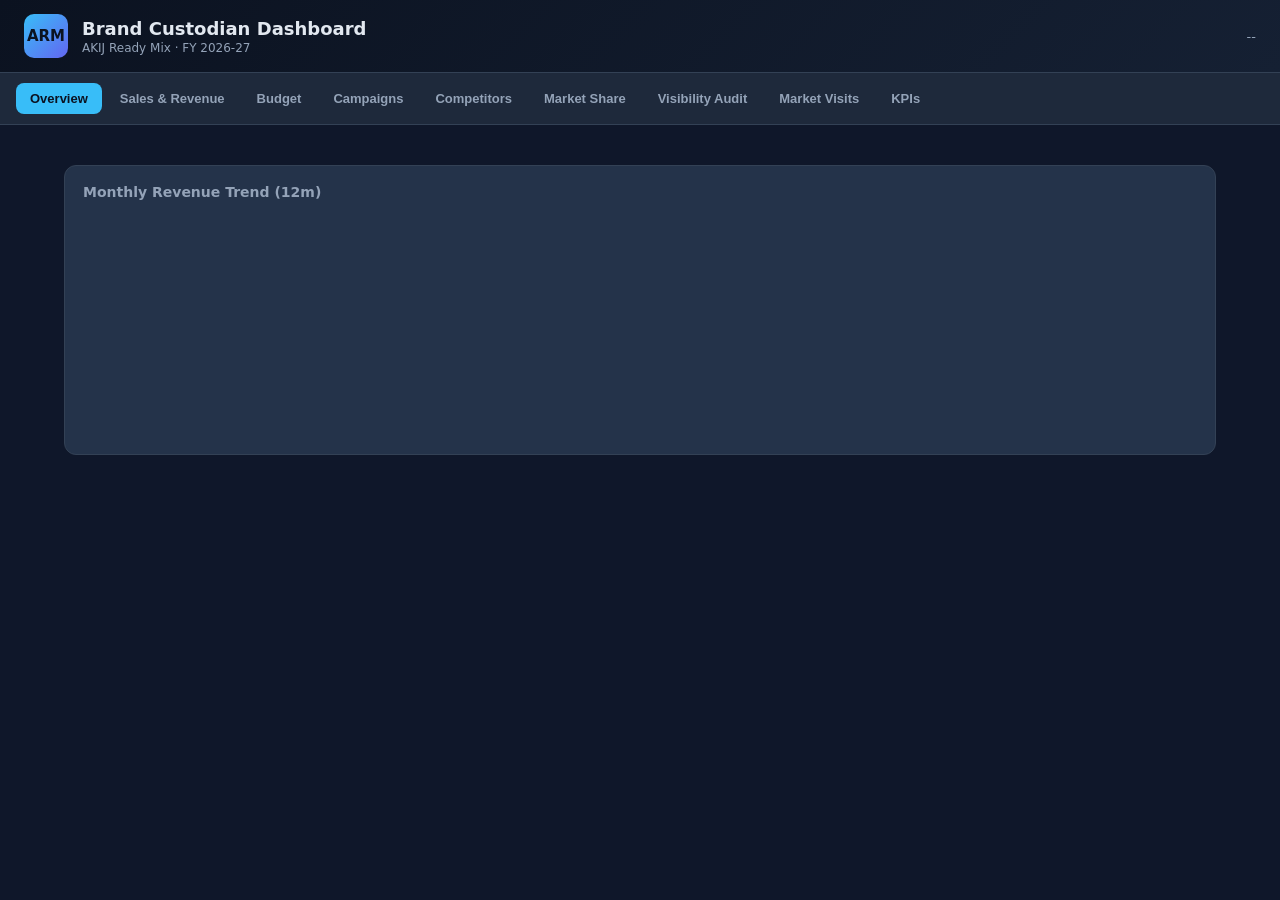
==== web/index.html @ b0a63d3d "Add full Brand Custodian Dashboard app" ====
<!DOCTYPE html>
<html lang="en">
<head>
<meta charset="UTF-8" />
<meta name="viewport" content="width=device-width, initial-scale=1.0" />
<title>Brand Custodian Dashboard</title>
<link rel="stylesheet" href="/web/style.css" />
</head>
<body>
<header class="topbar">
  <div class="brand">
    <span class="logo">ARM</span>
    <div>
      <h1>Brand Custodian Dashboard</h1>
      <p class="sub">AKIJ Ready Mix · FY 2026-27</p>
    </div>
  </div>
  <div class="report-date" id="report-date">--</div>
</header>

<nav class="tabs">
  <button class="tab active" data-tab="overview">Overview</button>
  <button class="tab" data-tab="sales">Sales &amp; Revenue</button>
  <button class="tab" data-tab="budget">Budget</button>
  <button class="tab" data-tab="campaigns">Campaigns</button>
  <button class="tab" data-tab="competitors">Competitors</button>
  <button class="tab" data-tab="market">Market Share</button>
  <button class="tab" data-tab="visibility">Visibility Audit</button>
  <button class="tab" data-tab="visits">Market Visits</button>
  <button class="tab" data-tab="kpis">KPIs</button>
</nav>

<main>
  <!-- OVERVIEW -->
  <section class="pane active" id="pane-overview">
    <div class="cards" id="overview-cards"></div>
    <div class="row">
      <div class="card grow">
        <h3>Monthly Revenue Trend (12m)</h3>
        <canvas id="revenue-chart" height="220"></canvas>
      </div>
    </div>
  </section>

  <!-- SALES -->
  <section class="pane" id="pane-sales">
    <div class="grid">
      <div class="card grow">
        <h3>Sales by Zone (today)</h3>
        <div id="zone-table"></div>
      </div>
      <div class="card grow">
        <h3>Top 10 Dealers (today)</h3>
        <div id="dealer-table"></div>
      </div>
    </div>
  </section>

  <!-- BUDGET -->
  <section class="pane" id="pane-budget">
    <div class="grid">
      <div class="card grow">
        <h3>FY 2026-27 Monthly Budget</h3>
        <canvas id="budget-chart" height="240"></canvas>
      </div>
      <div class="card">
        <h3>Budget Summary</h3>
        <div id="budget-summary"></div>
      </div>
    </div>
  </section>

  <!-- CAMPAIGNS -->
  <section class="pane" id="pane-campaigns">
    <div class="card">
      <div class="card-head">
        <h3>Marketing Campaigns</h3>
        <button class="btn" onclick="addItem('campaigns')">+ Add Campaign</button>
      </div>
      <div id="campaigns-table"></div>
    </div>
  </section>

  <!-- COMPETITORS -->
  <section class="pane" id="pane-competitors">
    <div class="card">
      <div class="card-head">
        <h3>Competitor Monitoring</h3>
        <button class="btn" onclick="addItem('competitors')">+ Add Competitor</button>
      </div>
      <div id="competitors-table"></div>
    </div>
  </section>

  <!-- MARKET SHARE -->
  <section class="pane" id="pane-market">
    <div class="grid">
      <div class="card grow">
        <h3>Market Share by Company (by actual sales)</h3>
        <canvas id="market-chart" height="260"></canvas>
        <div id="market-summary"></div>
      </div>
      <div class="card grow">
        <h3>Ready-Mix Competitor Capacity</h3>
        <div id="market-table"></div>
      </div>
    </div>
    <div class="grid">
      <div class="card grow">
        <h3>Monthwise Market Share Trend <button class="tab small" id="trend-refresh" type="button">Refresh</button></h3>
        <div id="trend-filters" class="trend-filters"></div>
        <canvas id="trend-chart" height="260"></canvas>
        <div id="trend-summary" class="metric-note"></div>
        <div id="trend-table"></div>
      </div>
    </div>
  </section>

  <!-- VISIBILITY -->
  <section class="pane" id="pane-visibility">
    <div class="card">
      <div class="card-head">
        <h3>Brand Visibility Audit</h3>
        <button class="btn" onclick="addItem('visibility')">+ Add Item</button>
      </div>
      <div id="visibility-table"></div>
    </div>
  </section>

  <!-- VISITS -->
  <section class="pane" id="pane-visits">
    <div class="card">
      <div class="card-head">
        <h3>Market Visit Summary</h3>
        <button class="btn" onclick="addItem('visits')">+ Log Visit</button>
      </div>
      <div id="visits-table"></div>
    </div>
  </section>

  <!-- KPIs -->
  <section class="pane" id="pane-kpis">
    <div class="card">
      <div class="card-head">
        <h3>KPI Targets</h3>
        <button class="btn" onclick="addItem('kpis')">+ Add KPI</button>
      </div>
      <div id="kpis-table"></div>
    </div>
  </section>
</main>

<!-- add/edit modal -->
<div class="modal-backdrop" id="modal-backdrop">
  <div class="modal">
    <h3>Add item</h3>
    <form class="modal-form"></form>
    <div class="modal-actions">
      <button class="btn" id="modal-cancel">Cancel</button>
      <button class="btn" id="modal-save">Save</button>
    </div>
  </div>
</div>

<script src="/web/app.js"></script>
</body>
</html>
---- web/style.css ----
:root {
  --bg: #0f172a;
  --panel: #1e293b;
  --card: #24334a;
  --border: #334155;
  --text: #e2e8f0;
  --muted: #94a3b8;
  --accent: #38bdf8;
  --green: #34d399;
  --red: #f87171;
  --amber: #fbbf24;
}

* { box-sizing: border-box; margin: 0; padding: 0; }

body {
  background: var(--bg);
  color: var(--text);
  font-family: "Segoe UI", system-ui, -apple-system, sans-serif;
  min-height: 100vh;
}

.topbar {
  display: flex;
  align-items: center;
  justify-content: space-between;
  padding: 14px 24px;
  background: linear-gradient(135deg, #0b1220, #152033);
  border-bottom: 1px solid var(--border);
}

.brand { display: flex; align-items: center; gap: 14px; }

.logo {
  width: 44px; height: 44px;
  border-radius: 10px;
  background: linear-gradient(135deg, var(--accent), #6366f1);
  display: flex; align-items: center; justify-content: center;
  font-weight: 800; color: #0b1220; font-size: 15px;
}

.topbar h1 { font-size: 18px; font-weight: 700; }
.sub { color: var(--muted); font-size: 12px; margin-top: 2px; }
.report-date { color: var(--muted); font-size: 13px; }

.tabs {
  display: flex; gap: 4px; padding: 10px 16px;
  background: var(--panel); border-bottom: 1px solid var(--border);
  overflow-x: auto;
}

.tab {
  background: transparent; border: none; color: var(--muted);
  padding: 8px 14px; border-radius: 8px; cursor: pointer;
  font-size: 13px; white-space: nowrap; font-weight: 600;
}
.tab:hover { background: var(--card); color: var(--text); }
.tab.active { background: var(--accent); color: #0b1220; }

main { padding: 20px 24px; max-width: 1200px; margin: 0 auto; }

.pane { display: none; }
.pane.active { display: block; animation: fade .25s ease; }
@keyframes fade { from { opacity: 0; transform: translateY(4px); } to { opacity: 1; } }

.cards {
  display: grid;
  grid-template-columns: repeat(auto-fit, minmax(220px, 1fr));
  gap: 16px; margin-bottom: 20px;
}

.card {
  background: var(--card);
  border: 1px solid var(--border);
  border-radius: 12px;
  padding: 18px;
}
.card.grow { flex: 1; }
.card h3 { font-size: 14px; color: var(--muted); margin-bottom: 12px; font-weight: 600; }

.kpi-card { text-align: left; }
.kpi-card .label { color: var(--muted); font-size: 12px; text-transform: uppercase; letter-spacing: .5px; }
.kpi-card .value { font-size: 26px; font-weight: 700; margin-top: 6px; color: var(--text); }
.kpi-card .delta { font-size: 12px; margin-top: 4px; }
.delta.up { color: var(--green); }
.delta.down { color: var(--red); }

.row { display: flex; gap: 16px; margin-bottom: 16px; flex-wrap: wrap; }
.grid { display: grid; grid-template-columns: 1fr 1fr; gap: 16px; }
@media (max-width: 900px) { .grid { grid-template-columns: 1fr; } }

table { width: 100%; border-collapse: collapse; font-size: 13px; }
th, td { text-align: left; padding: 8px 10px; border-bottom: 1px solid var(--border); }
th { color: var(--muted); font-weight: 600; font-size: 12px; text-transform: uppercase; letter-spacing: .4px; }
td.num, th.num { text-align: right; }
tr:hover td { background: rgba(56, 189, 248, .05); }

.badge { padding: 3px 10px; border-radius: 999px; font-size: 11px; font-weight: 700; }
.badge.green { background: rgba(52, 211, 153, .15); color: var(--green); }
.badge.amber { background: rgba(251, 191, 36, .15); color: var(--amber); }
.badge.red { background: rgba(248, 113, 113, .15); color: var(--red); }
.badge.blue { background: rgba(56, 189, 248, .15); color: var(--accent); }

.card-head { display: flex; justify-content: space-between; align-items: center; margin-bottom: 14px; }
.card-head h3 { margin-bottom: 0; }
.btn {
  background: var(--accent); color: #0b1220; border: none;
  padding: 7px 14px; border-radius: 8px; font-weight: 700; cursor: pointer; font-size: 13px;
}
.btn:hover { filter: brightness(1.1); }
.btn.small { padding: 3px 9px; font-size: 11px; background: var(--border); color: var(--text); }
.btn.danger { background: var(--red); color: #fff; }

.summary-grid { display: grid; gap: 10px; }
.summary-row { display: flex; justify-content: space-between; padding: 8px 0; border-bottom: 1px dashed var(--border); font-size: 13px; }
.summary-row .lbl { color: var(--muted); }
.summary-row .val { font-weight: 700; }

.empty { color: var(--muted); font-size: 13px; padding: 16px; text-align: center; border: 1px dashed var(--border); border-radius: 10px; }

.trend-filters {
  display: flex; flex-wrap: wrap; align-items: center; gap: 4px 14px;
  background: var(--panel); border: 1px solid var(--border); border-radius: 10px;
  padding: 10px 12px; margin-bottom: 12px; font-size: 12px;
}
.trend-filters-label { color: var(--muted); font-weight: 600; margin-right: 4px; }
.trend-chk { display: inline-flex; align-items: center; gap: 5px; color: var(--text); cursor: pointer; }
.trend-chk input { accent-color: var(--accent); cursor: pointer; }
.trend-filters .tab.small { margin-left: auto; }

table td b { color: var(--accent); font-size: 14px; }

.modal-backdrop {
  position: fixed; inset: 0; background: rgba(0,0,0,.6);
  display: none; align-items: center; justify-content: center; z-index: 50;
}
.modal-backdrop.show { display: flex; }
.modal {
  background: var(--panel); border: 1px solid var(--border);
  border-radius: 14px; padding: 22px; width: 480px; max-width: 92vw;
  max-height: 90vh; overflow-y: auto;
}
.modal h3 { margin-bottom: 16px; }
.modal label { display: block; color: var(--muted); font-size: 12px; margin: 10px 0 4px; font-weight: 600; }
.modal input, .modal select, .modal textarea {
  width: 100%; background: var(--bg); color: var(--text);
  border: 1px solid var(--border); border-radius: 8px; padding: 9px 10px; font-size: 13px;
}
.modal textarea { min-height: 70px; resize: vertical; }
.modal-actions { display: flex; justify-content: flex-end; gap: 10px; margin-top: 18px; }

.metric-note { font-size: 11px; color: var(--muted); margin-top: 4px; }
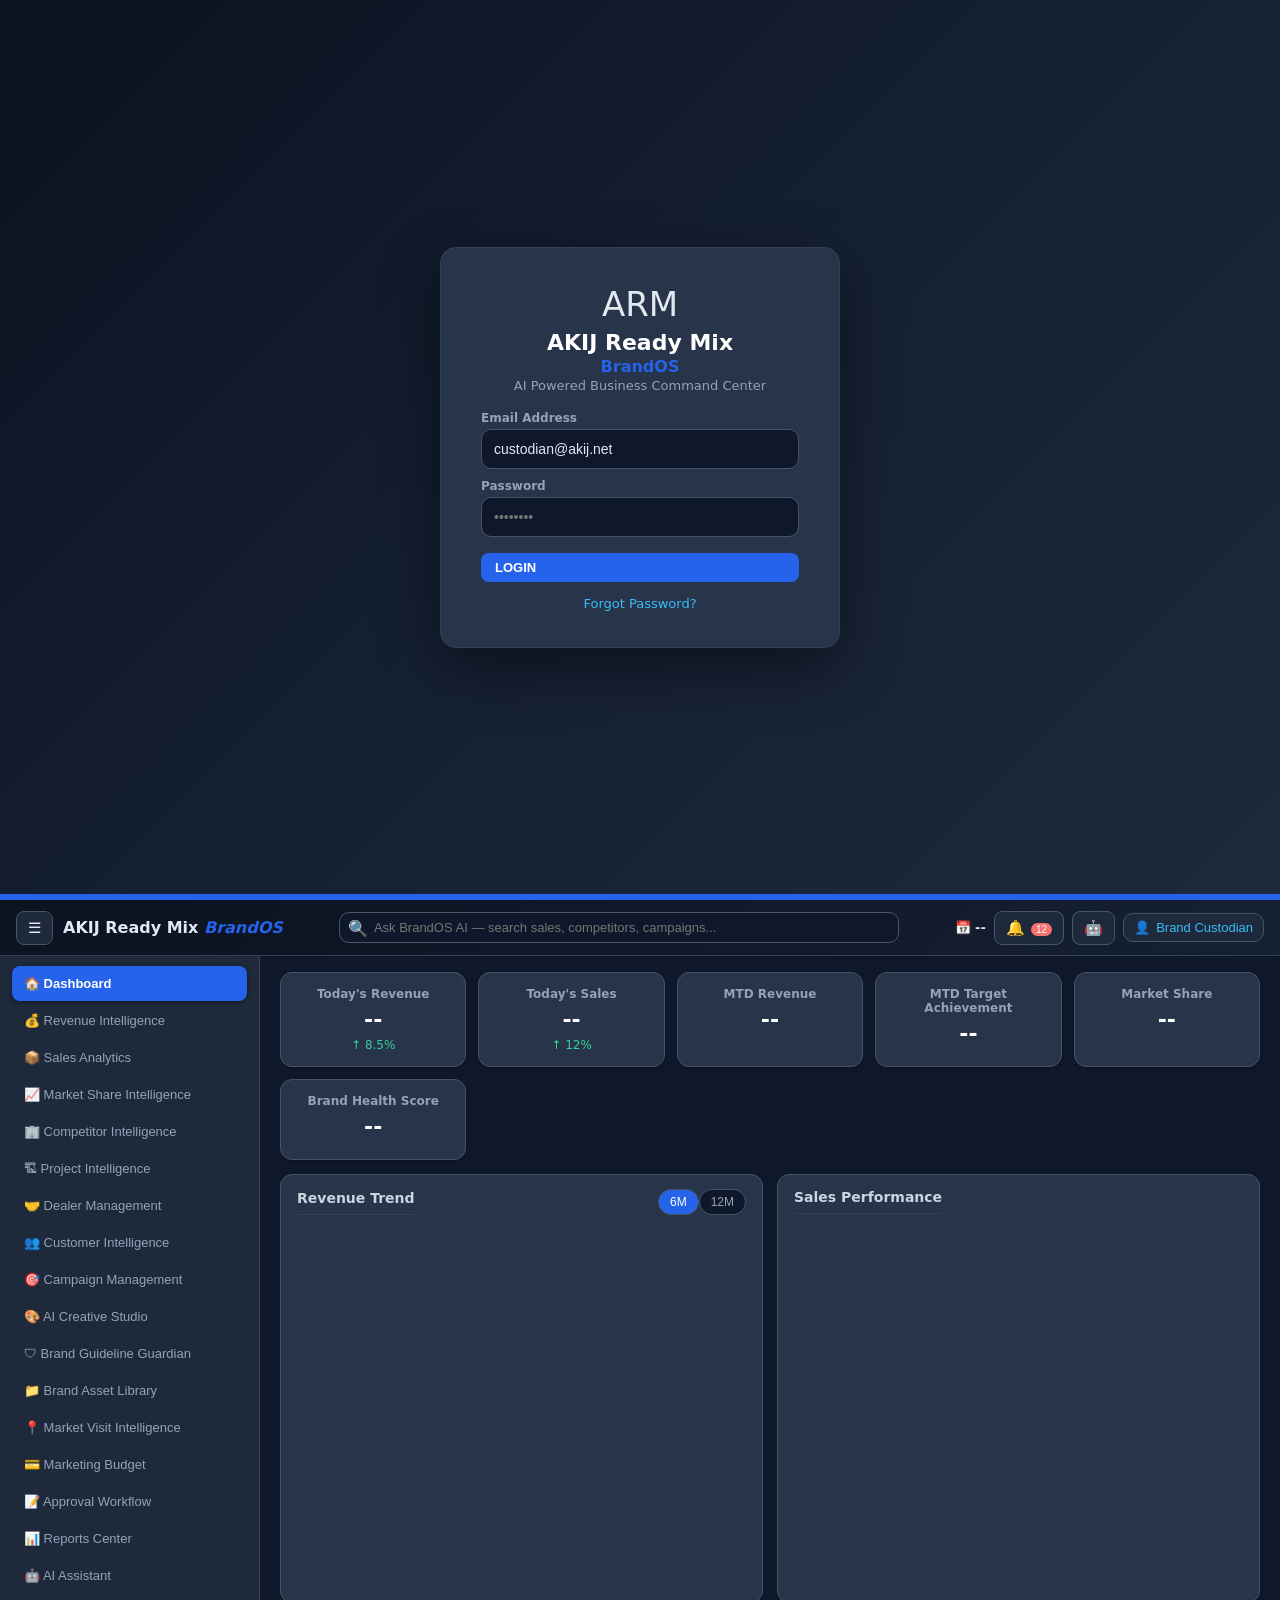
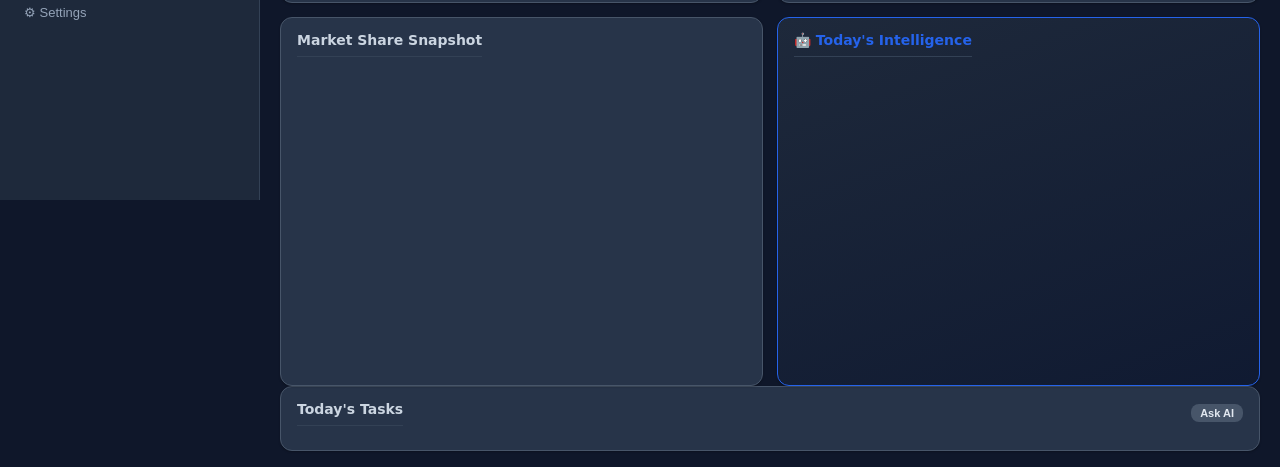
==== commit a6cac518: "BrandOS redesign: login + sidebar shell, new modules, AI insights & assistant - Topbar + sidebar nav" ====
--- a/web/index.html
+++ b/web/index.html
@@ -3,154 +3,359 @@
 <head>
 <meta charset="UTF-8" />
 <meta name="viewport" content="width=device-width, initial-scale=1.0" />
-<title>Brand Custodian Dashboard</title>
+<title>AKIJ Ready Mix BrandOS</title>
 <link rel="stylesheet" href="/web/style.css" />
 </head>
 <body>
-<header class="topbar">
-  <div class="brand">
-    <span class="logo">ARM</span>
-    <div>
-      <h1>Brand Custodian Dashboard</h1>
-      <p class="sub">AKIJ Ready Mix · FY 2026-27</p>
-    </div>
+
+<!-- ============ LOGIN ============ -->
+<div class="login-screen" id="login-screen">
+  <div class="login-card">
+    <div class="login-brand">
+      <span class="logo big">ARM</span>
+      <h1>AKIJ Ready Mix</h1>
+      <h2>BrandOS</h2>
+      <p class="login-tag">AI Powered Business Command Center</p>
+    </div>
+    <form id="login-form" class="login-form">
+      <label>Email Address</label>
+      <input type="email" id="login-email" placeholder="you@akij.net" value="custodian@akij.net" required />
+      <label>Password</label>
+      <input type="password" id="login-pass" placeholder="••••••••" required />
+      <button type="submit" class="btn login-btn">LOGIN</button>
+      <a href="#" class="forgot">Forgot Password?</a>
+    </form>
   </div>
-  <div class="report-date" id="report-date">--</div>
-</header>
-
-<nav class="tabs">
-  <button class="tab active" data-tab="overview">Overview</button>
-  <button class="tab" data-tab="sales">Sales &amp; Revenue</button>
-  <button class="tab" data-tab="budget">Budget</button>
-  <button class="tab" data-tab="campaigns">Campaigns</button>
-  <button class="tab" data-tab="competitors">Competitors</button>
-  <button class="tab" data-tab="market">Market Share</button>
-  <button class="tab" data-tab="visibility">Visibility Audit</button>
-  <button class="tab" data-tab="visits">Market Visits</button>
-  <button class="tab" data-tab="kpis">KPIs</button>
+</div>
+
+<!-- ============ APP ============ -->
+<div id="app" class="app" hidden>
+
+  <!-- TOP BAR -->
+  <header class="topbar">
+    <div class="topbar-left">
+      <button id="menu-toggle" class="icon-btn" title="Toggle menu">☰</button>
+      <span class="brand-nm">AKIJ Ready Mix <em>BrandOS</em></span>
+    </div>
+    <div class="topbar-search">
+      <span class="search-ic">🔍</span>
+      <input id="global-search" placeholder="Ask BrandOS AI — search sales, competitors, campaigns..." />
+    </div>
+    <div class="topbar-right">
+      <span class="today-date">📅 <b id="today-date">--</b></span>
+      <button class="icon-btn" id="alert-bell" title="Alerts">🔔 <span class="dot" id="alert-count">12</span></button>
+      <button class="icon-btn" id="open-ai" title="AI Assistant">🤖</button>
+      <button class="avatar" id="profile-btn" title="Profile">👤 <span>Brand Custodian</span></button>
+    </div>
+  </header>
+
+  <div class="body">
+    <!-- SIDEBAR -->
+    <aside class="sidebar" id="sidebar">
+      <nav class="menu" id="menu">
+        <button class="menu-item active" data-page="dashboard">🏠 Dashboard</button>
+        <button class="menu-item" data-page="revenue">💰 Revenue Intelligence</button>
+        <button class="menu-item" data-page="sales">📦 Sales Analytics</button>
+        <button class="menu-item" data-page="market">📈 Market Share Intelligence</button>
+        <button class="menu-item" data-page="competitors">🏢 Competitor Intelligence</button>
+        <button class="menu-item" data-page="projects">🏗 Project Intelligence</button>
+        <button class="menu-item" data-page="dealers">🤝 Dealer Management</button>
+        <button class="menu-item" data-page="customers">👥 Customer Intelligence</button>
+        <button class="menu-item" data-page="campaigns">🎯 Campaign Management</button>
+        <button class="menu-item" data-page="creative">🎨 AI Creative Studio</button>
+        <button class="menu-item" data-page="governance">🛡 Brand Guideline Guardian</button>
+        <button class="menu-item" data-page="assets">📁 Brand Asset Library</button>
+        <button class="menu-item" data-page="field">📍 Market Visit Intelligence</button>
+        <button class="menu-item" data-page="budget">💳 Marketing Budget</button>
+        <button class="menu-item" data-page="approval">📝 Approval Workflow</button>
+        <button class="menu-item" data-page="reports">📊 Reports Center</button>
+        <button class="menu-item" data-page="assistant-page">🤖 AI Assistant</button>
+        <button class="menu-item" data-page="settings">⚙ Settings</button>
+      </nav>
+    </aside>
+
+    <!-- MAIN -->
+    <main class="main" id="main">
+
+      <div class="pane active" id="page-dashboard">
+        <div class="grid cards">
+          <div class="card kpi-card"><div class="label">Today's Revenue</div><div class="value" id="dash-rev-today">--</div><div class="delta up">↑ 8.5%</div></div>
+          <div class="card kpi-card"><div class="label">Today's Sales</div><div class="value" id="dash-sales-today">--</div><div class="delta up">↑ 12%</div></div>
+          <div class="card kpi-card"><div class="label">MTD Revenue</div><div class="value" id="dash-rev-mtd">--</div></div>
+          <div class="card kpi-card"><div class="label">MTD Target Achievement</div><div class="value" id="dash-target">--</div></div>
+          <div class="card kpi-card"><div class="label">Market Share</div><div class="value" id="dash-share">--</div></div>
+          <div class="card kpi-card"><div class="label">Brand Health Score</div><div class="value" id="dash-health">--</div></div>
+        </div>
+
+        <div class="grid-2">
+          <div class="card">
+            <div class="card-head">
+              <h3>Revenue Trend</h3>
+              <div class="filters" id="rev-filters">
+                <button class="chip active" data-range="6M">6M</button><button class="chip" data-range="12M">12M</button>
+              </div>
+            </div>
+            <canvas id="revenue-chart" height="240"></canvas>
+          </div>
+          <div class="card">
+            <div class="card-head"><h3>Sales Performance</h3></div>
+            <div id="sales-perf"></div>
+            <canvas id="sales-target-chart" height="160"></canvas>
+          </div>
+        </div>
+
+        <div class="grid-2">
+          <div class="card">
+            <div class="card-head"><h3>Market Share Snapshot</h3></div>
+            <div id="dash-market-snapshot"></div>
+            <canvas id="dash-share-chart" height="200"></canvas>
+          </div>
+          <div class="card ai-card">
+            <div class="card-head"><h3>🤖 Today's Intelligence</h3></div>
+            <div id="dash-ai-insight"></div>
+          </div>
+        </div>
+
+        <div class="card">
+          <div class="card-head"><h3>Today's Tasks</h3><button class="btn small" id="open-ai-task">Ask AI</button></div>
+          <div id="dash-tasks"></div>
+        </div>
+      </div>
+
+      <!-- REVENUE -->
+      <div class="pane" id="page-revenue">
+        <h2 class="page-title">💰 Revenue Intelligence</h2>
+        <div class="grid cards">
+          <div class="card kpi-card"><div class="label">Today's Revenue</div><div class="value" id="r-today">--</div></div>
+          <div class="card kpi-card"><div class="label">MTD Revenue</div><div class="value" id="r-mtd">--</div></div>
+          <div class="card kpi-card"><div class="label">YTD Revenue</div><div class="value" id="r-ytd">--</div></div>
+          <div class="card kpi-card"><div class="label">Growth %</div><div class="value" id="r-growth">--</div></div>
+        </div>
+        <div class="grid-2">
+          <div class="card"><h3>Revenue Trend</h3><canvas id="revenue-chart2" height="220"></canvas></div>
+          <div class="card"><h3>Zone-wise Revenue</h3><div id="rev-zones"></div><canvas id="zone-chart" height="180"></canvas></div>
+        </div>
+        <div class="card"><h3>Dealer Revenue</h3><div id="rev-dealers"></div></div>
+      </div>
+
+      <!-- SALES -->
+      <div class="pane" id="page-sales">
+        <h2 class="page-title">📦 Sales Analytics</h2>
+        <div class="grid cards">
+          <div class="card kpi-card"><div class="label">Daily Sales</div><div class="value" id="s-daily">--</div></div>
+          <div class="card kpi-card"><div class="label">MTD Sales</div><div class="value" id="s-mtd">--</div></div>
+          <div class="card kpi-card"><div class="label">Monthly Target</div><div class="value">55,000 CFT</div></div>
+          <div class="card kpi-card"><div class="label">Achievement</div><div class="value" id="s-ach">--</div></div>
+        </div>
+        <div class="grid-2">
+          <div class="card"><div class="card-head"><h3>Monthly Revenue Trend</h3></div><canvas id="revenue-chart-s" height="220"></canvas></div>
+          <div class="card"><h3>Sales by Zone</h3><div id="zone-table"></div></div>
+        </div>
+        <div class="card"><h3>Top Dealers Today</h3><div id="dealer-table"></div></div>
+      </div>
+
+      <!-- MARKET SHARE -->
+      <div class="pane" id="page-market">
+        <h2 class="page-title">📈 Market Share Intelligence</h2>
+        <div class="grid cards">
+          <div class="card kpi-card"><div class="label">Total Market</div><div class="value" id="mk-total">--</div></div>
+          <div class="card kpi-card"><div class="label">AKIJ Share</div><div class="value" id="mk-akij">--</div></div>
+          <div class="card kpi-card"><div class="label">Industry Position</div><div class="value" id="mk-pos">--</div></div>
+          <div class="card kpi-card"><div class="label">Competitors Rated</div><div class="value" id="mk-count">--</div></div>
+        </div>
+        <div class="card"><h3>Market Share by Company (by actual sales)</h3>
+          <canvas id="market-chart" height="240"></canvas><div id="market-summary"></div></div>
+        <div class="card"><h3>Ready-Mix Competitor Capacity</h3><div id="market-table"></div></div>
+        <div class="card">
+          <div class="card-head"><h3>Monthwise Market Share Trend <button class="btn small" id="trend-refresh">Refresh</button></h3></div>
+          <div id="trend-filters" class="trend-filters"></div>
+          <canvas id="trend-chart" height="260"></canvas>
+          <div id="trend-summary" class="metric-note"></div>
+          <div id="trend-table"></div>
+        </div>
+      </div>
+
+      <!-- COMPETITORS -->
+      <div class="pane" id="page-competitors">
+        <h2 class="page-title">🏢 Competitor Intelligence</h2>
+        <div class="card"><div class="card-head"><h3>Competitor Database</h3><button class="btn" onclick="addItem('competitors')">+ Add Competitor</button></div>
+          <div id="competitors-table"></div></div>
+        <div class="card ai-card"><h3>AI Threat Monitor</h3><div id="comp-threat"></div></div>
+      </div>
+
+      <!-- PROJECTS -->
+      <div class="pane" id="page-projects">
+        <h2 class="page-title">🏗 Project Intelligence</h2>
+        <div class="grid cards">
+          <div class="card kpi-card"><div class="label">Active Projects</div><div class="value" id="pr-active">--</div></div>
+          <div class="card kpi-card"><div class="label">Running Sites</div><div class="value" id="pr-running">--</div></div>
+          <div class="card kpi-card"><div class="label">New Projects</div><div class="value" id="pr-new">--</div></div>
+          <div class="card kpi-card"><div class="label">Pipeline Value</div><div class="value" id="pr-value">--</div></div>
+        </div>
+        <div class="card"><h3>Project Book</h3><div id="projects-table"></div></div>
+      </div>
+
+      <!-- DEALERS -->
+      <div class="pane" id="page-dealers">
+        <h2 class="page-title">🤝 Dealer Management</h2>
+        <div class="grid cards">
+          <div class="card kpi-card"><div class="label">Total Dealers</div><div class="value" id="dl-total">--</div></div>
+          <div class="card kpi-card"><div class="label">Active</div><div class="value" id="dl-active">--</div></div>
+          <div class="card kpi-card"><div class="label">Inactive</div><div class="value" id="dl-inactive">--</div></div>
+        </div>
+        <div class="card"><h3>Dealer Network</h3><div id="dealers-table"></div></div>
+      </div>
+
+      <!-- CUSTOMERS -->
+      <div class="pane" id="page-customers">
+        <h2 class="page-title">👥 Customer Intelligence</h2>
+        <div class="card"><div class="card-head"><h3>Customer Book</h3><button class="btn" onclick="addItem('customers')">+ Add Customer</button></div>
+          <div id="customers-table"></div></div>
+      </div>
+
+      <!-- CAMPAIGNS -->
+      <div class="pane" id="page-campaigns">
+        <h2 class="page-title">🎯 Campaign Management</h2>
+        <div class="grid cards">
+          <div class="card kpi-card"><div class="label">Active Campaigns</div><div class="value" id="cp-active">--</div></div>
+          <div class="card kpi-card"><div class="label">Campaign Spend</div><div class="value" id="cp-spend">--</div></div>
+          <div class="card kpi-card"><div class="label">Avg ROI</div><div class="value" id="cp-roi">--</div></div>
+        </div>
+        <div class="card"><div class="card-head"><h3>Campaigns</h3><button class="btn" onclick="addItem('campaigns')">+ Add Campaign</button></div>
+          <div id="campaigns-table"></div></div>
+      </div>
+
+      <!-- CREATIVE -->
+      <div class="pane" id="page-creative">
+        <h2 class="page-title">🎨 AI Creative Studio</h2>
+        <div class="grid-2">
+          <div class="card">
+            <div class="card-head"><h3>Generate Creative</h3></div>
+            <div class="stepper">
+              <label>Objective</label><select id="cr-objective"><option>Dealer activation</option><option>Developer engagement</option><option>Brand awareness</option><option>Project PR</option></select>
+              <label>Audience</label><select id="cr-audience"><option>Engineers / Developers</option><option>Contractors</option><option>Architects</option><option>General B2B</option></select>
+              <label>Media Format</label><select id="cr-format"><option>Facebook Post</option><option>LinkedIn Post</option><option>Billboard</option><option>Brochure</option><option>Video Script</option><option>Email</option></select>
+              <label>Budget (BDT)</label><input id="cr-budget" type="number" value="300000" />
+              <button class="btn" id="cre-generate">🚀 Generate</button>
+            </div>
+          </div>
+          <div class="card"><div class="card-head"><h3>Created</h3></div><div id="creative-table"></div></div>
+        </div>
+      </div>
+
+      <!-- GOVERNANCE -->
+      <div class="pane" id="page-governance">
+        <h2 class="page-title">🛡 Brand Guideline Guardian</h2>
+        <div class="grid cards">
+          <div class="card kpi-card"><div class="label">Brand Compliance Score</div><div class="value" id="gv-score">94%</div></div>
+          <div class="card kpi-card"><div class="label">Logo Checks</div><div class="value">128</div></div>
+          <div class="card kpi-card"><div class="label">Color Checks</div><div class="value" id="gv-color">Akij Blue · ARMC Red · White/Grey</div></div>
+          <div class="card kpi-card"><div class="label">Typography</div><div class="value" id="gv-type">Mark Pro</div></div>
+        </div>
+        <div class="grid-2">
+          <div class="card"><h3>Creative Approval Workflow</h3>
+            <div class="workflow">Upload Design → AI Review → Brand Score → Approve / Reject → Publish</div>
+            <div id="governance-table"></div>
+          </div>
+          <div class="card"><h3>Checkers</h3>
+            <div id="gv-checkers">
+              <div class="checker"><b>Logo Checker</b> — wrong logo · distortion · size · placement</div>
+              <div class="checker"><b>Color Checker</b> — on-brand palette enforcement</div>
+              <div class="checker"><b>Typography Checker</b> — Mark Pro mandated</div>
+            </div>
+          </div>
+        </div>
+      </div>
+
+      <!-- ASSETS -->
+      <div class="pane" id="page-assets">
+        <h2 class="page-title">📁 Brand Asset Library</h2>
+        <div class="card"><div class="card-head"><h3>Assets</h3><button class="btn" onclick="addItem('assets')">+ Add Asset</button></div>
+          <div id="assets-table"></div></div>
+      </div>
+
+      <!-- FIELD INTELLIGENCE -->
+      <div class="pane" id="page-field">
+        <h2 class="page-title">📍 Market Visit Intelligence</h2>
+        <div class="grid-2">
+          <div class="card"><div class="card-head"><h3>Visibility Audit</h3><button class="btn" onclick="addItem('visibility')">+ Add Item</button></div>
+            <div id="visibility-table"></div></div>
+          <div class="card"><div class="card-head"><h3>Market Visits</h3><button class="btn" onclick="addItem('visits')">+ Log Visit</button></div>
+            <div id="visits-table"></div></div>
+        </div>
+        <div class="card"><h3>AI Field Report</h3><div id="field-report"></div></div>
+      </div>
+
+      <!-- BUDGET -->
+      <div class="pane" id="page-budget">
+        <h2 class="page-title">💳 Marketing Budget</h2>
+        <div class="grid cards">
+          <div class="card kpi-card"><div class="label">FY 2026-27 Budget</div><div class="value" id="bd-total">--</div></div>
+          <div class="card kpi-card"><div class="label">Campaign Spend</div><div class="value" id="bd-used">--</div></div>
+          <div class="card kpi-card"><div class="label">Remaining</div><div class="value" id="bd-remain">--</div></div>
+        </div>
+        <div class="card"><div class="card-head"><h3>FY 2026-27 Monthly Budget</h3></div>
+          <canvas id="budget-chart" height="220"></canvas><div id="budget-summary"></div></div>
+        <div class="card"><h3>Budget Workflow</h3>
+          <div class="workflow">Request → Approval → Quotation → PO → Payment → Report</div></div>
+      </div>
+
+      <!-- APPROVAL -->
+      <div class="pane" id="page-approval">
+        <h2 class="page-title">📝 Approval Workflow</h2>
+        <div class="grid cards">
+          <div class="card kpi-card"><div class="label">Creative Approval</div><div class="value" id="ap-creative">--</div></div>
+          <div class="card kpi-card"><div class="label">Vendor Payment</div><div class="value" id="ap-vendor">--</div></div>
+          <div class="card kpi-card"><div class="label">Dealer Branding</div><div class="value" id="ap-dealer">--</div></div>
+        </div>
+        <div class="card"><div class="card-head"><h3>Pending Approvals</h3><button class="btn" onclick="addItem('approvals')">+ New</button></div>
+          <div id="approvals-table"></div></div>
+      </div>
+
+      <!-- REPORTS -->
+      <div class="pane" id="page-reports">
+        <h2 class="page-title">📊 Reports Center</h2>
+        <div class="card"><h3>Generate Reports</h3><div id="reports-table"></div></div>
+      </div>
+
+      <!-- AI ASSISTANT -->
+      <div class="pane" id="page-assistant">
+        <h2 class="page-title">🤖 AI Assistant</h2>
+        <div class="card ai-card">
+          <h3>Ask BrandOS AI</h3>
+          <div class="chat" id="ai-chat">
+            <div class="msg ai">Hello! I'm your BrandOS AI. Ask me about revenue, sales, market share, competitors, campaigns, projects, dealers, budget or approvals.</div>
+          </div>
+          <div class="chat-input"><input id="ai-input" placeholder="e.g. Prepare August marketing plan..." /><button class="btn" id="ai-send">Send</button></div>
+        </div>
+      </div>
+
+      <!-- SETTINGS -->
+      <div class="pane" id="page-settings">
+        <h2 class="page-title">⚙ Settings</h2>
+        <div class="card"><h3>Settings Modules</h3>
+          <div class="settings-list">
+            <div class="set">Company Profile</div><div class="set">User Management</div><div class="set">Role Permission</div>
+            <div class="set">API Integration</div><div class="set">ERP Connection</div><div class="set">PowerBI Connection</div>
+            <div class="set">AI Configuration</div><div class="set">Audit Logs</div>
+          </div>
+        </div>
+      </div>
+
+    </main>
+  </div>
+</div>
+
+<!-- Bottom mobile nav -->
+<nav class="mobile-nav" id="mobile-nav" hidden>
+  <button class="menu-item" data-page="dashboard">Home</button>
+  <button class="menu-item" data-page="market">Market</button>
+  <button class="menu-item" data-page="campaigns">Campaigns</button>
+  <button class="menu-item" data-page="reports">Reports</button>
+  <button class="menu-item" data-page="settings">Settings</button>
 </nav>
 
-<main>
-  <!-- OVERVIEW -->
-  <section class="pane active" id="pane-overview">
-    <div class="cards" id="overview-cards"></div>
-    <div class="row">
-      <div class="card grow">
-        <h3>Monthly Revenue Trend (12m)</h3>
-        <canvas id="revenue-chart" height="220"></canvas>
-      </div>
-    </div>
-  </section>
-
-  <!-- SALES -->
-  <section class="pane" id="pane-sales">
-    <div class="grid">
-      <div class="card grow">
-        <h3>Sales by Zone (today)</h3>
-        <div id="zone-table"></div>
-      </div>
-      <div class="card grow">
-        <h3>Top 10 Dealers (today)</h3>
-        <div id="dealer-table"></div>
-      </div>
-    </div>
-  </section>
-
-  <!-- BUDGET -->
-  <section class="pane" id="pane-budget">
-    <div class="grid">
-      <div class="card grow">
-        <h3>FY 2026-27 Monthly Budget</h3>
-        <canvas id="budget-chart" height="240"></canvas>
-      </div>
-      <div class="card">
-        <h3>Budget Summary</h3>
-        <div id="budget-summary"></div>
-      </div>
-    </div>
-  </section>
-
-  <!-- CAMPAIGNS -->
-  <section class="pane" id="pane-campaigns">
-    <div class="card">
-      <div class="card-head">
-        <h3>Marketing Campaigns</h3>
-        <button class="btn" onclick="addItem('campaigns')">+ Add Campaign</button>
-      </div>
-      <div id="campaigns-table"></div>
-    </div>
-  </section>
-
-  <!-- COMPETITORS -->
-  <section class="pane" id="pane-competitors">
-    <div class="card">
-      <div class="card-head">
-        <h3>Competitor Monitoring</h3>
-        <button class="btn" onclick="addItem('competitors')">+ Add Competitor</button>
-      </div>
-      <div id="competitors-table"></div>
-    </div>
-  </section>
-
-  <!-- MARKET SHARE -->
-  <section class="pane" id="pane-market">
-    <div class="grid">
-      <div class="card grow">
-        <h3>Market Share by Company (by actual sales)</h3>
-        <canvas id="market-chart" height="260"></canvas>
-        <div id="market-summary"></div>
-      </div>
-      <div class="card grow">
-        <h3>Ready-Mix Competitor Capacity</h3>
-        <div id="market-table"></div>
-      </div>
-    </div>
-    <div class="grid">
-      <div class="card grow">
-        <h3>Monthwise Market Share Trend <button class="tab small" id="trend-refresh" type="button">Refresh</button></h3>
-        <div id="trend-filters" class="trend-filters"></div>
-        <canvas id="trend-chart" height="260"></canvas>
-        <div id="trend-summary" class="metric-note"></div>
-        <div id="trend-table"></div>
-      </div>
-    </div>
-  </section>
-
-  <!-- VISIBILITY -->
-  <section class="pane" id="pane-visibility">
-    <div class="card">
-      <div class="card-head">
-        <h3>Brand Visibility Audit</h3>
-        <button class="btn" onclick="addItem('visibility')">+ Add Item</button>
-      </div>
-      <div id="visibility-table"></div>
-    </div>
-  </section>
-
-  <!-- VISITS -->
-  <section class="pane" id="pane-visits">
-    <div class="card">
-      <div class="card-head">
-        <h3>Market Visit Summary</h3>
-        <button class="btn" onclick="addItem('visits')">+ Log Visit</button>
-      </div>
-      <div id="visits-table"></div>
-    </div>
-  </section>
-
-  <!-- KPIs -->
-  <section class="pane" id="pane-kpis">
-    <div class="card">
-      <div class="card-head">
-        <h3>KPI Targets</h3>
-        <button class="btn" onclick="addItem('kpis')">+ Add KPI</button>
-      </div>
-      <div id="kpis-table"></div>
-    </div>
-  </section>
-</main>
-
-<!-- add/edit modal -->
+<!-- Add/edit modal -->
 <div class="modal-backdrop" id="modal-backdrop">
   <div class="modal">
     <h3>Add item</h3>
--- a/web/style.css
+++ b/web/style.css
@@ -1,14 +1,19 @@
 :root {
   --bg: #0f172a;
   --panel: #1e293b;
-  --card: #24334a;
+  --card: #273449;
   --border: #334155;
+  --border-2: #475569;
   --text: #e2e8f0;
   --muted: #94a3b8;
+  --akij: #2563eb;          /* Akij Blue */
+  --akij-2: #1d4ed8;
+  --concrete: #4b5569;     /* Concrete Grey */
   --accent: #38bdf8;
   --green: #34d399;
   --red: #f87171;
   --amber: #fbbf24;
+  --yellow: #fbbf24;
 }
 
 * { box-sizing: border-box; margin: 0; padding: 0; }
@@ -18,135 +23,198 @@
   color: var(--text);
   font-family: "Segoe UI", system-ui, -apple-system, sans-serif;
   min-height: 100vh;
-}
+  overflow-x: hidden;
+}
+
+/* ========= Login ========= */
+.login-screen {
+  min-height: 100vh;
+  display: flex;
+  align-items: center;
+  justify-content: center;
+  background: linear-gradient(135deg, #0b1220 0%, #152033 50%, #1e293b 100%);
+  border-bottom: 6px solid var(--akij);
+}
+.login-card {
+  background: var(--card);
+  border: 1px solid var(--border);
+  border-radius: 16px;
+  padding: 36px 40px;
+  width: min(400px, 90vw);
+  box-shadow: 0 20px 60px rgba(0,0,0,.45);
+  text-align: center;
+}
+.login-brand .logo.big { font-size: 34px; }
+.login-brand h1 { font-size: 22px; margin: 6px 0 2px; font-weight: 800; color: #fff; }
+.login-brand h2 { color: var(--akij); font-size: 16px; margin-bottom: 2px; }
+.login-tag { color: var(--muted); font-size: 13px; margin-bottom: 18px; }
+.login-form label { display: block; color: var(--muted); font-size: 12px; margin: 10px 0 4px; font-weight: 600; text-align: left; }
+.login-form input { width: 100%; background: var(--bg); color: var(--text); border: 1px solid var(--border-2); border-radius: 10px; padding: 11px 12px; font-size: 14px; }
+.login-form input:focus { outline: 2px solid var(--akij); border-color: var(--akij); }
+.login-btn { margin-top: 16px; width: 100%; background: var(--akij); color: #fff; border: none; padding: 11px; border-radius: 10px; font-weight: 700; cursor: pointer; font-size: 14px; }
+.login-btn:hover { background: var(--akij-2); }
+.forgot { display: block; margin-top: 14px; color: var(--accent); font-size: 13px; text-decoration: none; }
+.forgot:hover { text-decoration: underline; }
+
+/* ========= App shell ========= */
+.app { display: flex; flex-direction: column; min-height: 100vh; }
 
 .topbar {
   display: flex;
   align-items: center;
   justify-content: space-between;
-  padding: 14px 24px;
+  padding: 10px 16px;
   background: linear-gradient(135deg, #0b1220, #152033);
   border-bottom: 1px solid var(--border);
-}
-
-.brand { display: flex; align-items: center; gap: 14px; }
-
-.logo {
-  width: 44px; height: 44px;
-  border-radius: 10px;
-  background: linear-gradient(135deg, var(--accent), #6366f1);
-  display: flex; align-items: center; justify-content: center;
-  font-weight: 800; color: #0b1220; font-size: 15px;
-}
-
-.topbar h1 { font-size: 18px; font-weight: 700; }
-.sub { color: var(--muted); font-size: 12px; margin-top: 2px; }
-.report-date { color: var(--muted); font-size: 13px; }
-
-.tabs {
-  display: flex; gap: 4px; padding: 10px 16px;
-  background: var(--panel); border-bottom: 1px solid var(--border);
-  overflow-x: auto;
-}
-
-.tab {
-  background: transparent; border: none; color: var(--muted);
-  padding: 8px 14px; border-radius: 8px; cursor: pointer;
-  font-size: 13px; white-space: nowrap; font-weight: 600;
-}
-.tab:hover { background: var(--card); color: var(--text); }
-.tab.active { background: var(--accent); color: #0b1220; }
-
-main { padding: 20px 24px; max-width: 1200px; margin: 0 auto; }
-
+  position: sticky;
+  top: 0; z-index: 100;
+  height: 56px;
+}
+.topbar .brand-nm { font-weight: 700; font-size: 16px; }
+.brand-nm em { color: var(--akij); }
+.topbar-left { display: flex; align-items: center; gap: 10px; }
+.icon-btn { background: var(--panel); color: var(--text); border: 1px solid var(--border-2); border-radius: 8px; padding: 7px 11px; font-size: 15px; cursor: pointer; }
+.icon-btn:hover { background: var(--concrete); }
+.topbar-search { flex: 1; max-width: 560px; position: relative; margin: 0 14px; }
+.topbar-search .search-ic { position: absolute; left: 9px; top: 50%; transform: translateY(-50%); color: var(--muted); }
+#global-search { width: 100%; background: var(--bg); color: var(--text); border: 1px solid var(--border-2); border-radius: 10px; padding: 7px 10px 7px 34px; font-size: 13px; }
+#global-search:focus { outline: 2px solid var(--akij); }
+.topbar-right { display: flex; align-items: center; gap: 8px; }
+.topbar-right .today-date { color: var(--muted); font-size: 13px; }
+.topbar-right .today-date b { color: var(--text); }
+.topbar-right .avatar { display: inline-flex; align-items: center; gap: 6px; background: var(--panel); border: 1px solid var(--border-2); border-radius: 10px; padding: 6px 10px; font-size: 13px; cursor: pointer; color: var(--accent); }
+.topbar-right .avatar:hover { background: var(--concrete); }
+.dot { background: var(--red); color: #fff; font-size: 10px; padding: 1px 5px; border-radius: 9px; margin-left: 2px; }
+
+/* ========= Body / Sidebar / Main ========= */
+.body { display: flex; min-height: calc(100vh - 56px); }
+
+.sidebar {
+  min-width: 240px;
+  max-width: 260px;
+  width: 260px;
+  background: var(--panel);
+  border-right: 1px solid var(--border);
+  overflow-y: auto;
+  position: sticky;
+  top: 56px;
+  height: calc(100vh - 56px);
+}
+.menu { display: flex; flex-direction: column; padding: 10px 12px; gap: 2px; }
+.menu-item {
+  background: none; border: none; color: var(--muted); font-size: 13px; text-align: left;
+  padding: 10px 12px; border-radius: 8px; cursor: pointer; display: flex; align-items: center; gap: 8px;
+  transition: all .15s;
+}
+.menu-item:hover { background: var(--bg); color: var(--text); }
+.menu-item.active { background: var(--akij); color: #fff; font-weight: 600; box-shadow: 0 1px 4px rgba(0,0,0,.4); }
+
+.main { flex: 1; padding: 16px 20px; overflow-x: hidden; overflow-y: auto; max-width: 100%; }
+.page-title { font-size: 20px; font-weight: 700; margin-bottom: 16px; color: #fff; }
 .pane { display: none; }
-.pane.active { display: block; animation: fade .25s ease; }
-@keyframes fade { from { opacity: 0; transform: translateY(4px); } to { opacity: 1; } }
-
-.cards {
-  display: grid;
-  grid-template-columns: repeat(auto-fit, minmax(220px, 1fr));
-  gap: 16px; margin-bottom: 20px;
-}
-
+.pane.active { display: block; }
+
+/* ===== Grid & Cards ===== */
+.grid { display: grid; gap: 12px; }
+.cards { grid-template-columns: repeat(auto-fit, minmax(160px, 1fr)); }
+.grid-2 { display: grid; grid-template-columns: 1fr 1fr; gap: 14px; margin-top: 14px; }
 .card {
-  background: var(--card);
-  border: 1px solid var(--border);
-  border-radius: 12px;
-  padding: 18px;
-}
-.card.grow { flex: 1; }
-.card h3 { font-size: 14px; color: var(--muted); margin-bottom: 12px; font-weight: 600; }
-
-.kpi-card { text-align: left; }
-.kpi-card .label { color: var(--muted); font-size: 12px; text-transform: uppercase; letter-spacing: .5px; }
-.kpi-card .value { font-size: 26px; font-weight: 700; margin-top: 6px; color: var(--text); }
-.kpi-card .delta { font-size: 12px; margin-top: 4px; }
+  background: var(--card); border: 1px solid var(--border-2); border-radius: 12px;
+  padding: 14px 16px; box-shadow: 0 1px 2px rgba(0,0,0,.25);
+}
+.card h3 { font-size: 14px; font-weight: 600; color: #cbd5e1; margin-bottom: 12px; border-bottom: 1px solid var(--border); padding-bottom: 8px; }
+.kpi-card { text-align: center; }
+.kpi-card .label { color: var(--muted); font-size: 12px; font-weight: 600; }
+.kpi-card .value { color: #fff; font-size: 22px; font-weight: 700; margin: 6px 0; }
+.kpi-card .delta { font-size: 12px; }
 .delta.up { color: var(--green); }
 .delta.down { color: var(--red); }
 
-.row { display: flex; gap: 16px; margin-bottom: 16px; flex-wrap: wrap; }
-.grid { display: grid; grid-template-columns: 1fr 1fr; gap: 16px; }
-@media (max-width: 900px) { .grid { grid-template-columns: 1fr; } }
-
+.card-head { display: flex; justify-content: space-between; align-items: center; margin-bottom: 10px; }
+.card-head h3 { margin-bottom: 0; }
+
+.btn {
+  background: var(--akij); color: #fff; border: none; padding: 7px 14px; border-radius: 8px;
+  font-weight: 700; cursor: pointer; font-size: 13px; display: inline-flex; align-items: center; gap: 6px;
+}
+.btn:hover { filter: brightness(1.05); }
+.btn.small { padding: 3px 9px; font-size: 11px; background: var(--border-2); color: var(--text); }
+.btn.small:hover { background: var(--concrete); }
+.btn.outline { background: transparent; border: 1px solid var(--border-2); color: var(--text); }
+.btn.outline:hover { background: var(--bg); }
+.icon-btn.small { font-size: 12px; padding: 3px 7px; }
+
+.metric-note { color: var(--muted); font-size: 12px; margin-top: 8px; }
+.empty { color: var(--muted); font-size: 13px; padding: 12px; text-align: center; border: 1px dashed var(--border-2); border-radius: 10px; }
+
+.ai-card { border: 1px solid var(--akij); background: linear-gradient(160deg, var(--panel), rgba(37,99,235,.04)); }
+.ai-card h3 { color: var(--akij); }
+
+/* ===== Tables ===== */
 table { width: 100%; border-collapse: collapse; font-size: 13px; }
-th, td { text-align: left; padding: 8px 10px; border-bottom: 1px solid var(--border); }
-th { color: var(--muted); font-weight: 600; font-size: 12px; text-transform: uppercase; letter-spacing: .4px; }
+th, td { padding: 8px 10px; text-align: left; border-bottom: 1px solid var(--border); }
+th { color: var(--muted); font-weight: 600; font-size: 11px; text-transform: uppercase; letter-spacing: .3px; }
 td.num, th.num { text-align: right; }
-tr:hover td { background: rgba(56, 189, 248, .05); }
-
-.badge { padding: 3px 10px; border-radius: 999px; font-size: 11px; font-weight: 700; }
-.badge.green { background: rgba(52, 211, 153, .15); color: var(--green); }
-.badge.amber { background: rgba(251, 191, 36, .15); color: var(--amber); }
-.badge.red { background: rgba(248, 113, 113, .15); color: var(--red); }
-.badge.blue { background: rgba(56, 189, 248, .15); color: var(--accent); }
-
-.card-head { display: flex; justify-content: space-between; align-items: center; margin-bottom: 14px; }
-.card-head h3 { margin-bottom: 0; }
-.btn {
-  background: var(--accent); color: #0b1220; border: none;
-  padding: 7px 14px; border-radius: 8px; font-weight: 700; cursor: pointer; font-size: 13px;
-}
-.btn:hover { filter: brightness(1.1); }
-.btn.small { padding: 3px 9px; font-size: 11px; background: var(--border); color: var(--text); }
-.btn.danger { background: var(--red); color: #fff; }
-
-.summary-grid { display: grid; gap: 10px; }
-.summary-row { display: flex; justify-content: space-between; padding: 8px 0; border-bottom: 1px dashed var(--border); font-size: 13px; }
-.summary-row .lbl { color: var(--muted); }
-.summary-row .val { font-weight: 700; }
-
-.empty { color: var(--muted); font-size: 13px; padding: 16px; text-align: center; border: 1px dashed var(--border); border-radius: 10px; }
-
-.trend-filters {
-  display: flex; flex-wrap: wrap; align-items: center; gap: 4px 14px;
-  background: var(--panel); border: 1px solid var(--border); border-radius: 10px;
-  padding: 10px 12px; margin-bottom: 12px; font-size: 12px;
-}
+tr:hover td { background: rgba(255,255,255,.02); }
+table td b { color: var(--accent); font-weight: 700; }
+
+.trend-filters { display: flex; flex-wrap: wrap; align-items: center; gap: 4px 14px; background: var(--bg); border: 1px solid var(--border-2); border-radius: 10px; padding: 10px 12px; margin-bottom: 12px; font-size: 12px; }
 .trend-filters-label { color: var(--muted); font-weight: 600; margin-right: 4px; }
 .trend-chk { display: inline-flex; align-items: center; gap: 5px; color: var(--text); cursor: pointer; }
-.trend-chk input { accent-color: var(--accent); cursor: pointer; }
-.trend-filters .tab.small { margin-left: auto; }
-
-table td b { color: var(--accent); font-size: 14px; }
-
-.modal-backdrop {
-  position: fixed; inset: 0; background: rgba(0,0,0,.6);
-  display: none; align-items: center; justify-content: center; z-index: 50;
-}
+.trend-chk input { accent-color: var(--akij); cursor: pointer; }
+
+.chips { display: flex; gap: 6px; flex-wrap: wrap; }
+.chip { background: var(--bg); border: 1px solid var(--border-2); color: var(--muted); font-size: 12px; padding: 5px 11px; border-radius: 20px; cursor: pointer; }
+.chip.active, .chip:hover { background: var(--akij); color: #fff; }
+
+.badge { display: inline-block; font-size: 11px; padding: 2px 8px; border-radius: 9px; font-weight: 700; }
+.badge.green { background: rgba(52,211,153,.15); color: var(--green); }
+.badge.blue { background: rgba(56,189,248,.15); color: var(--accent); }
+.badge.amber { background: rgba(251,191,36,.15); color: var(--amber); }
+.badge.red { background: rgba(248,113,113,.15); color: var(--red); }
+
+.workflow { color: var(--muted); font-size: 13px; padding: 10px; border: 1px dashed var(--border-2); border-radius: 10px; background: var(--bg); }
+.checker { padding: 8px 0; border-bottom: 1px dashed var(--border); font-size: 13px; }
+.checker:last-child { border: none; }
+.checker b { color: var(--text); }
+.settings-list { display: grid; grid-template-columns: repeat(auto-fit, minmax(160px, 1fr)); gap: 8px; }
+.set { background: var(--bg); border: 1px solid var(--border-2); border-radius: 10px; padding: 12px; font-size: 13px; color: var(--text); }
+
+.chat { height: 360px; overflow-y: auto; padding: 12px; border: 1px solid var(--border-2); border-radius: 10px; background: var(--bg); font-size: 13px; }
+.msg { padding: 8px 10px; margin-bottom: 8px; border-radius: 10px; max-width: 80%; line-height: 1.4; }
+.msg.ai { background: var(--panel); color: var(--text); border-radius: 10px 10px 10px 2px; }
+.msg.user { background: var(--akij); color: #fff; margin-left: auto; text-align: right; border-radius: 10px 2px 10px 10px; }
+.chat-input { display: flex; gap: 8px; margin-top: 10px; }
+.chat-input input { flex: 1; background: var(--bg); color: var(--text); border: 1px solid var(--border-2); border-radius: 10px; padding: 9px 10px; font-size: 13px; }
+#ai-input:focus { outline: 2px solid var(--akij); }
+
+.stepper { display: grid; gap: 10px; }
+.stepper label { color: var(--muted); font-size: 12px; font-weight: 600; }
+.stepper input, .stepper select { width: 100%; background: var(--bg); color: var(--text); border: 1px solid var(--border-2); border-radius: 10px; padding: 9px 10px; font-size: 13px; }
+
+/* ===== Modal ===== */
+.modal-backdrop { position: fixed; inset: 0; background: rgba(0,0,0,.6); display: none; align-items: center; justify-content: center; z-index: 120; }
 .modal-backdrop.show { display: flex; }
-.modal {
-  background: var(--panel); border: 1px solid var(--border);
-  border-radius: 14px; padding: 22px; width: 480px; max-width: 92vw;
-  max-height: 90vh; overflow-y: auto;
-}
+.modal { background: var(--card); border: 1px solid var(--border-2); border-radius: 14px; padding: 22px; width: 480px; max-width: 94vw; max-height: 90vh; overflow-y: auto; }
 .modal h3 { margin-bottom: 16px; }
 .modal label { display: block; color: var(--muted); font-size: 12px; margin: 10px 0 4px; font-weight: 600; }
-.modal input, .modal select, .modal textarea {
-  width: 100%; background: var(--bg); color: var(--text);
-  border: 1px solid var(--border); border-radius: 8px; padding: 9px 10px; font-size: 13px;
-}
+.modal input, .modal select, .modal textarea { width: 100%; background: var(--bg); color: var(--text); border: 1px solid var(--border-2); border-radius: 8px; padding: 9px 10px; font-size: 13px; }
 .modal textarea { min-height: 70px; resize: vertical; }
 .modal-actions { display: flex; justify-content: flex-end; gap: 10px; margin-top: 18px; }
 
-.metric-note { font-size: 11px; color: var(--muted); margin-top: 4px; }
+/* ===== Mobile ===== */
+@media (max-width: 768px) {
+  .body { display: block; }
+  .sidebar { position: fixed; inset: 56px 0 0 0; height: calc(100vh - 56px); max-width: 260px; transform: translateX(-100%); transition: transform .2s; z-index: 110; }
+  .sidebar.open { transform: translateX(0); }
+  .grid-2 { grid-template-columns: 1fr; }
+  .mobile-nav { display: flex; position: fixed; inset-inline-start: 0; bottom: 0; background: var(--panel); border-top: 1px solid var(--border); }
+  .mobile-nav { display: flex; justify-content: space-around; padding: 8px 0; }
+  .mobile-nav .menu-item { padding: 9px 6px; font-size: 11px; }
+  .mobile-nav { display: none; }
+  @media (max-width: 768px) { .mobile-nav { display: flex; } }
+  .topbar-search { display: none; }
+}
+
+canvas { width: 100%; height: auto; }
+footer { padding: 16px; text-align: center; color: var(--muted); font-size: 12px; border-top: 1px solid var(--border); }
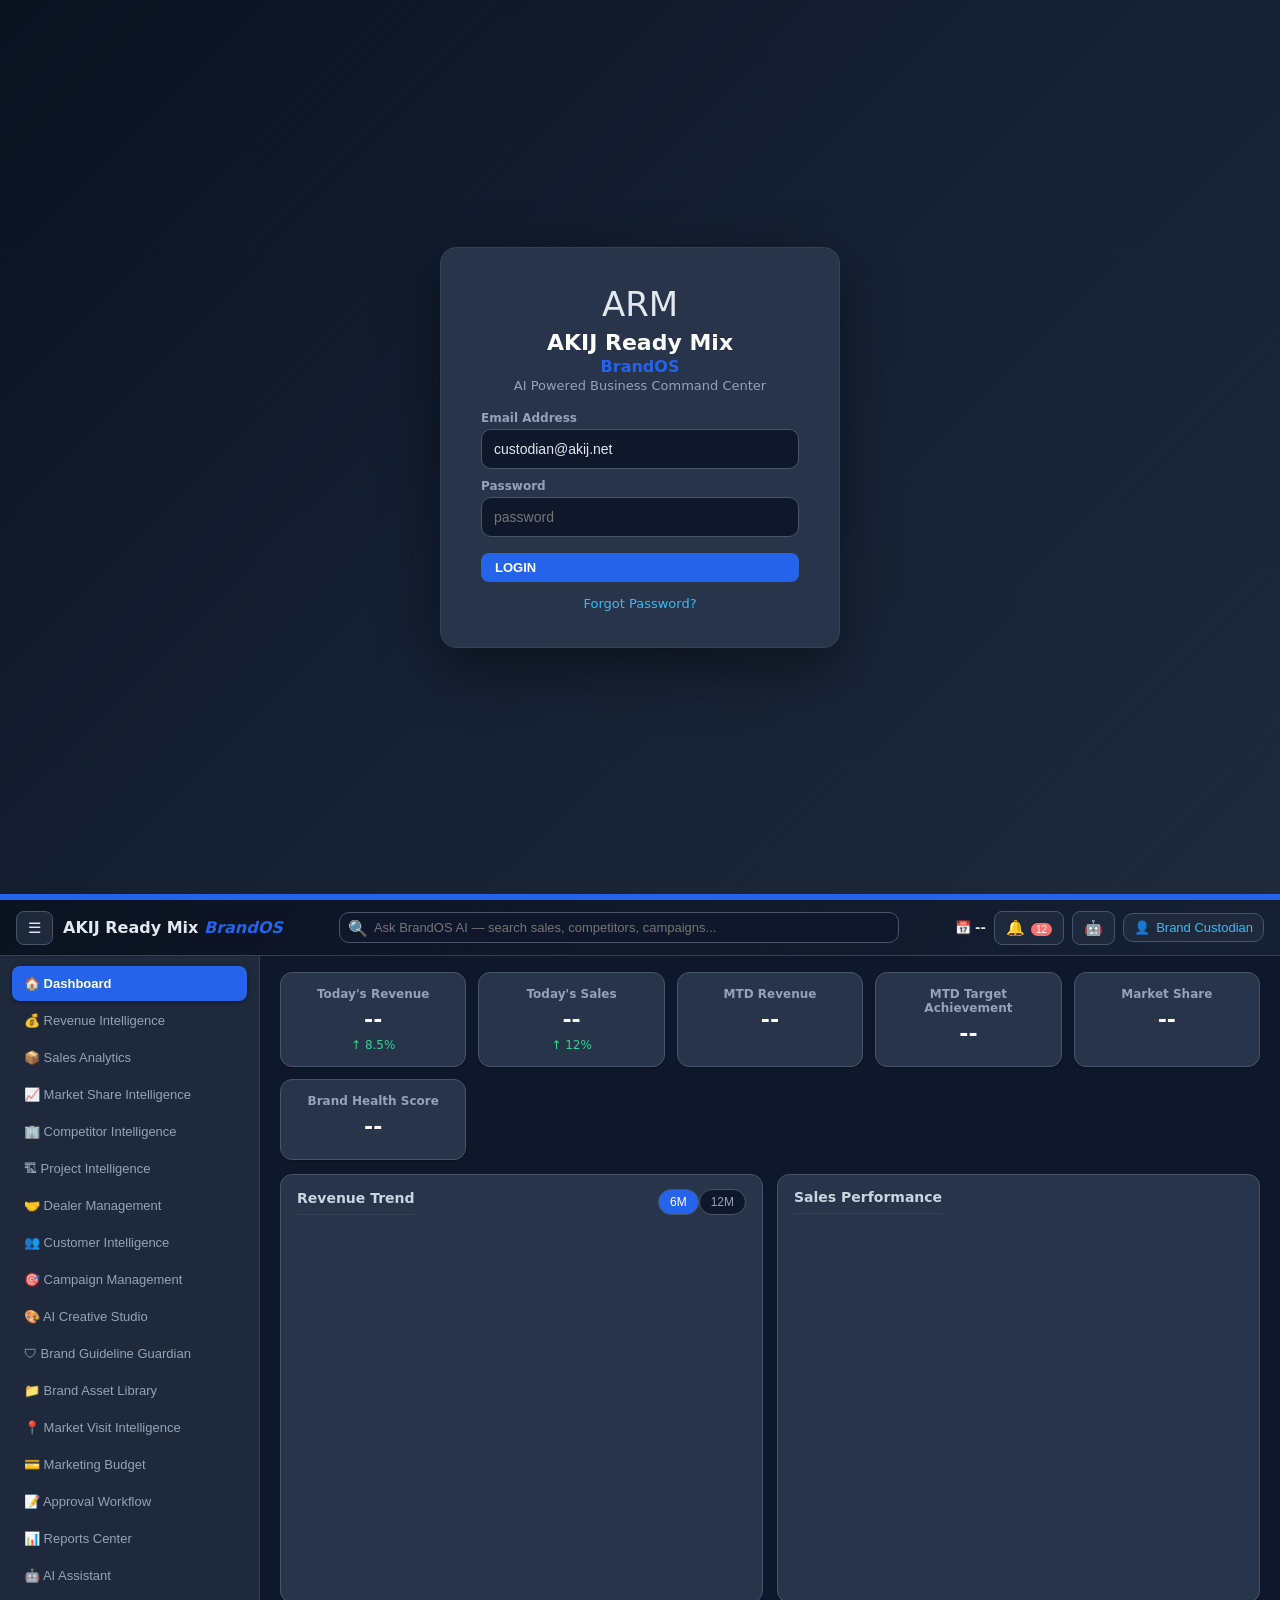
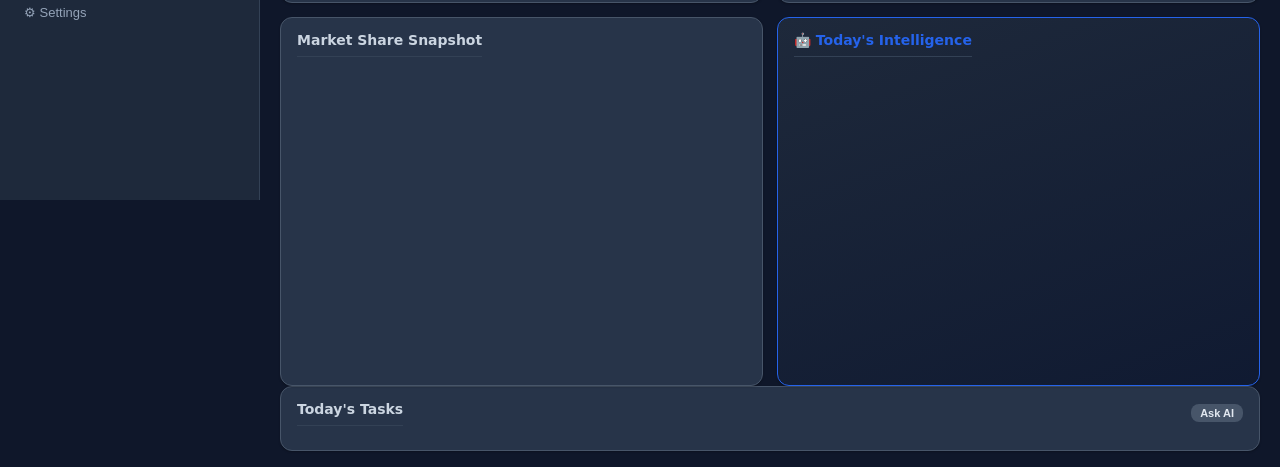
==== commit 70a0bebe: "Login fix: remove required attrs, allow any password for demo access" ====
--- a/web/index.html
+++ b/web/index.html
@@ -19,9 +19,9 @@
     </div>
     <form id="login-form" class="login-form">
       <label>Email Address</label>
-      <input type="email" id="login-email" placeholder="you@akij.net" value="custodian@akij.net" required />
+      <input type="email" id="login-email" placeholder="you@akij.net" value="custodian@akij.net" />
       <label>Password</label>
-      <input type="password" id="login-pass" placeholder="••••••••" required />
+      <input type="password" id="login-pass" placeholder="password" />
       <button type="submit" class="btn login-btn">LOGIN</button>
       <a href="#" class="forgot">Forgot Password?</a>
     </form>
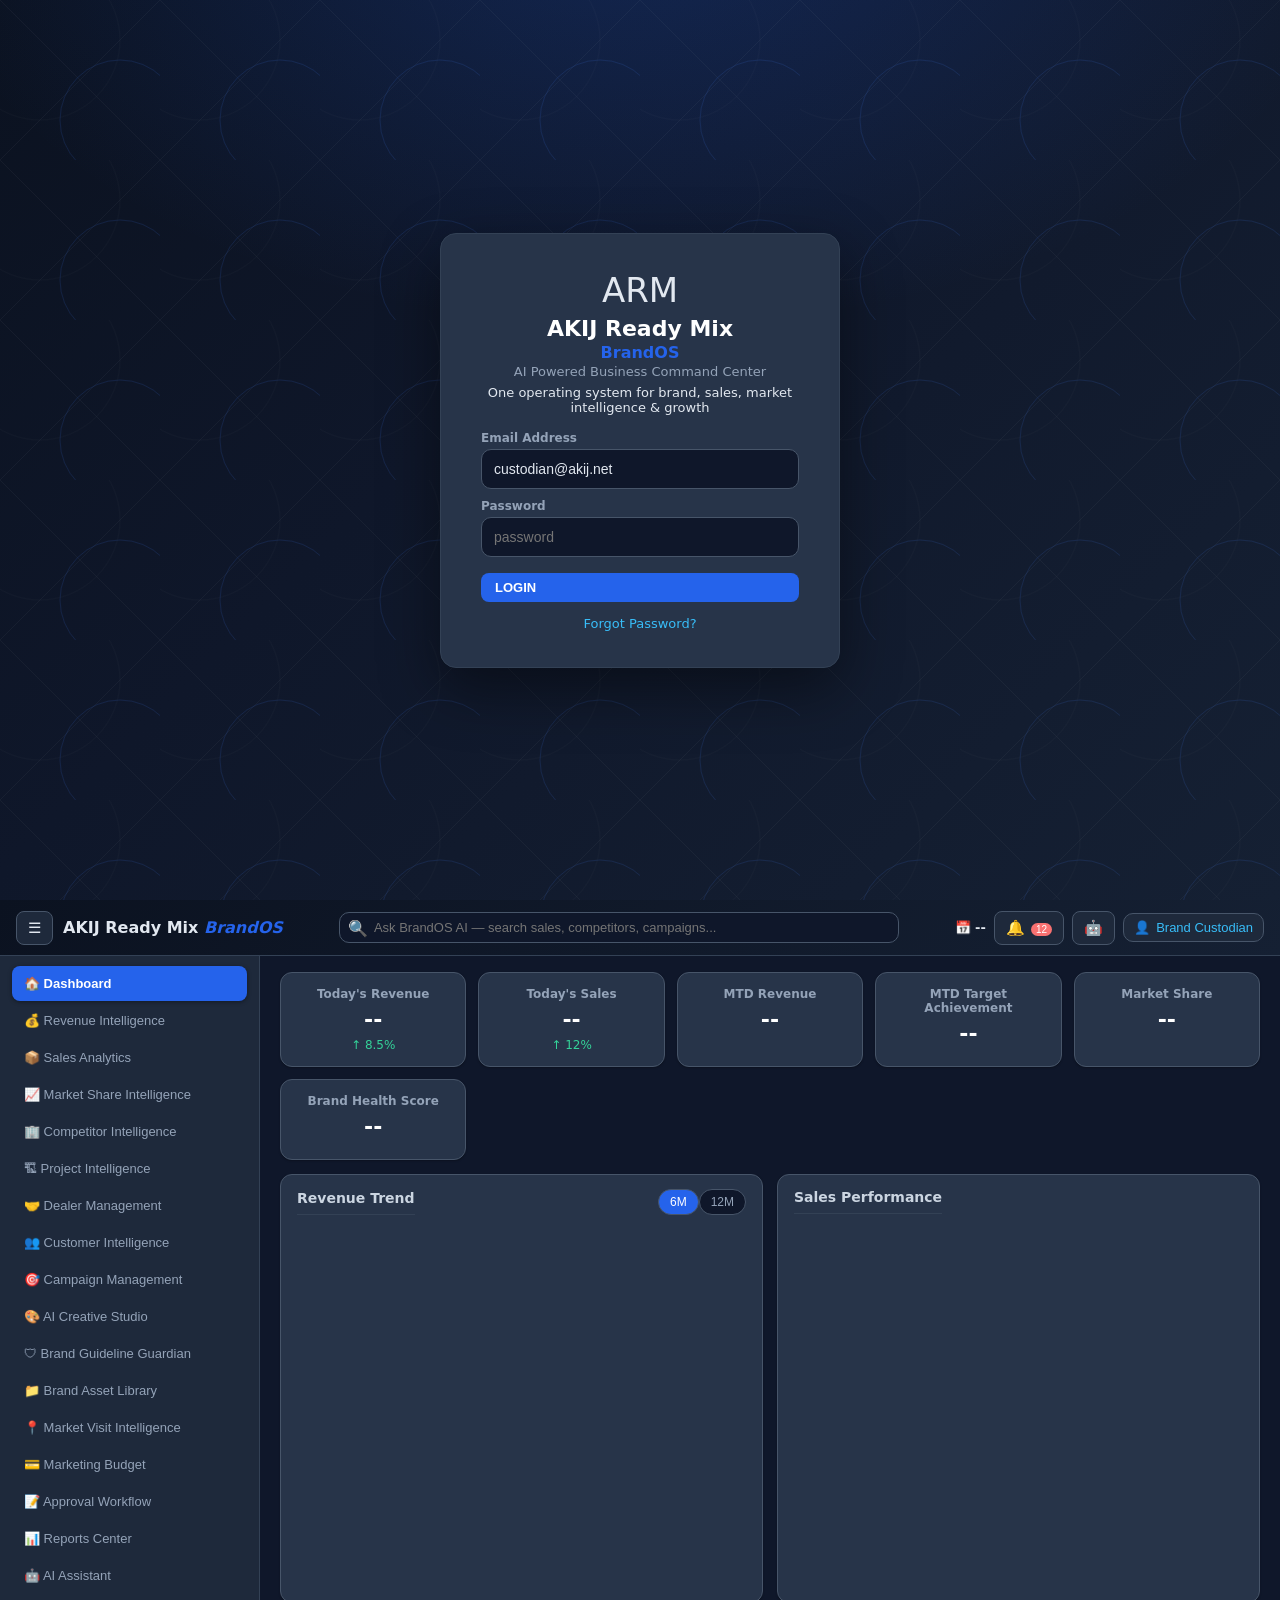
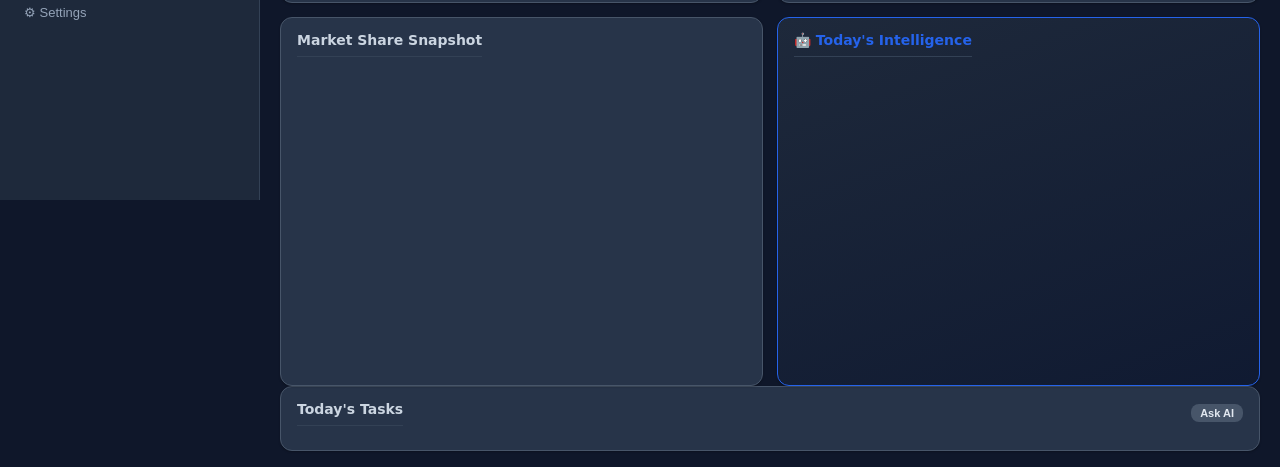
==== commit 1aca0970: "BrandOS fix: visible Sales Performance summary + target chart; distinct login landing page" ====
--- a/web/index.html
+++ b/web/index.html
@@ -16,6 +16,7 @@
       <h1>AKIJ Ready Mix</h1>
       <h2>BrandOS</h2>
       <p class="login-tag">AI Powered Business Command Center</p>
+      <p class="login-sub">One operating system for brand, sales, market intelligence &amp; growth</p>
     </div>
     <form id="login-form" class="login-form">
       <label>Email Address</label>
--- a/web/style.css
+++ b/web/style.css
@@ -32,8 +32,35 @@
   display: flex;
   align-items: center;
   justify-content: center;
-  background: linear-gradient(135deg, #0b1220 0%, #152033 50%, #1e293b 100%);
-  border-bottom: 6px solid var(--akij);
+  background: radial-gradient(1200px 700px at 50% -10%, rgba(37,99,235,.22), transparent 60%),
+              linear-gradient(135deg, #0b1220 0%, #0f172a 40%, #152033 100%);
+  position: relative;
+  overflow: hidden;
+}
+.login-screen::before {
+  content: "";
+  position: absolute;
+  inset: 0;
+  background-image: url('data:image/svg+xml,\
+    <svg xmlns="http://www.w3.org/2000/svg" width="160" height="160" viewBox="0 0 160 160">\
+      <path fill="none" stroke="%23ffffff11" stroke-width="1" d="M0 0l160 160M160 0L0 160"/>\
+      <circle cx="40" cy="40" r="80" fill="none" stroke="%23ffffff08" stroke-width="1"/>\
+      <circle cx="120" cy="120" r="60" fill="none" stroke="%232563eb44" stroke-width="1"/>\
+    </svg>');
+  opacity: .55;
+  mix-blend-mode: screen;
+}
+.login-card {
+  background: linear-gradient(155deg, rgba(22,33,64,.9), rgba(30,41,65,.96));
+  border: 1px solid var(--border-2);
+  border-left: 5px solid var(--akij);
+  border-radius: 16px;
+  padding: 40px 40px 36px;
+  width: min(400px, 90vw);
+  box-shadow: 0 20px 60px rgba(0,0,0,.55);
+  position: relative;
+  z-index: 1;
+  backdrop-filter: blur(4px);
 }
 .login-card {
   background: var(--card);
@@ -47,7 +74,8 @@
 .login-brand .logo.big { font-size: 34px; }
 .login-brand h1 { font-size: 22px; margin: 6px 0 2px; font-weight: 800; color: #fff; }
 .login-brand h2 { color: var(--akij); font-size: 16px; margin-bottom: 2px; }
-.login-tag { color: var(--muted); font-size: 13px; margin-bottom: 18px; }
+.login-tag { color: var(--muted); font-size: 13px; margin-bottom: 6px; }
+.login-sub { color: var(--text); font-size: 13px; font-weight: 500; margin-bottom: 16px; }
 .login-form label { display: block; color: var(--muted); font-size: 12px; margin: 10px 0 4px; font-weight: 600; text-align: left; }
 .login-form input { width: 100%; background: var(--bg); color: var(--text); border: 1px solid var(--border-2); border-radius: 10px; padding: 11px 12px; font-size: 14px; }
 .login-form input:focus { outline: 2px solid var(--akij); border-color: var(--akij); }
